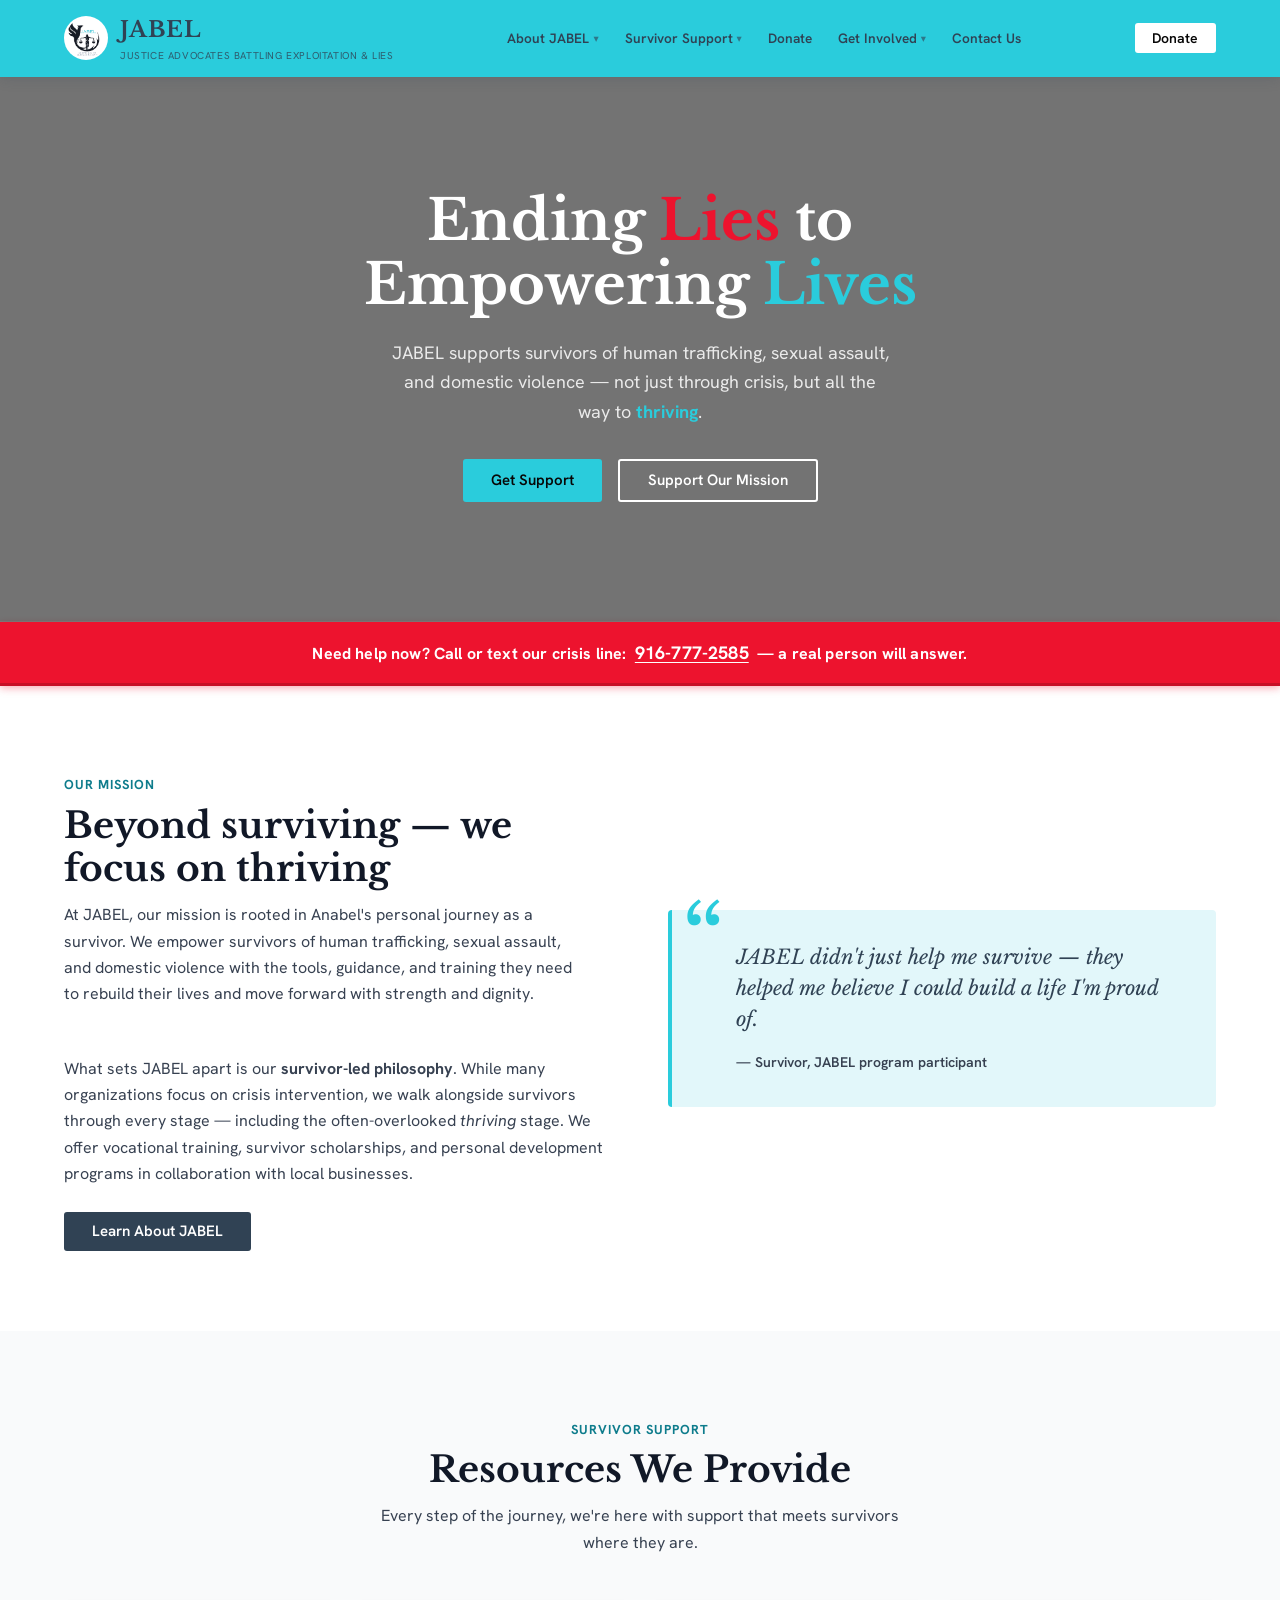
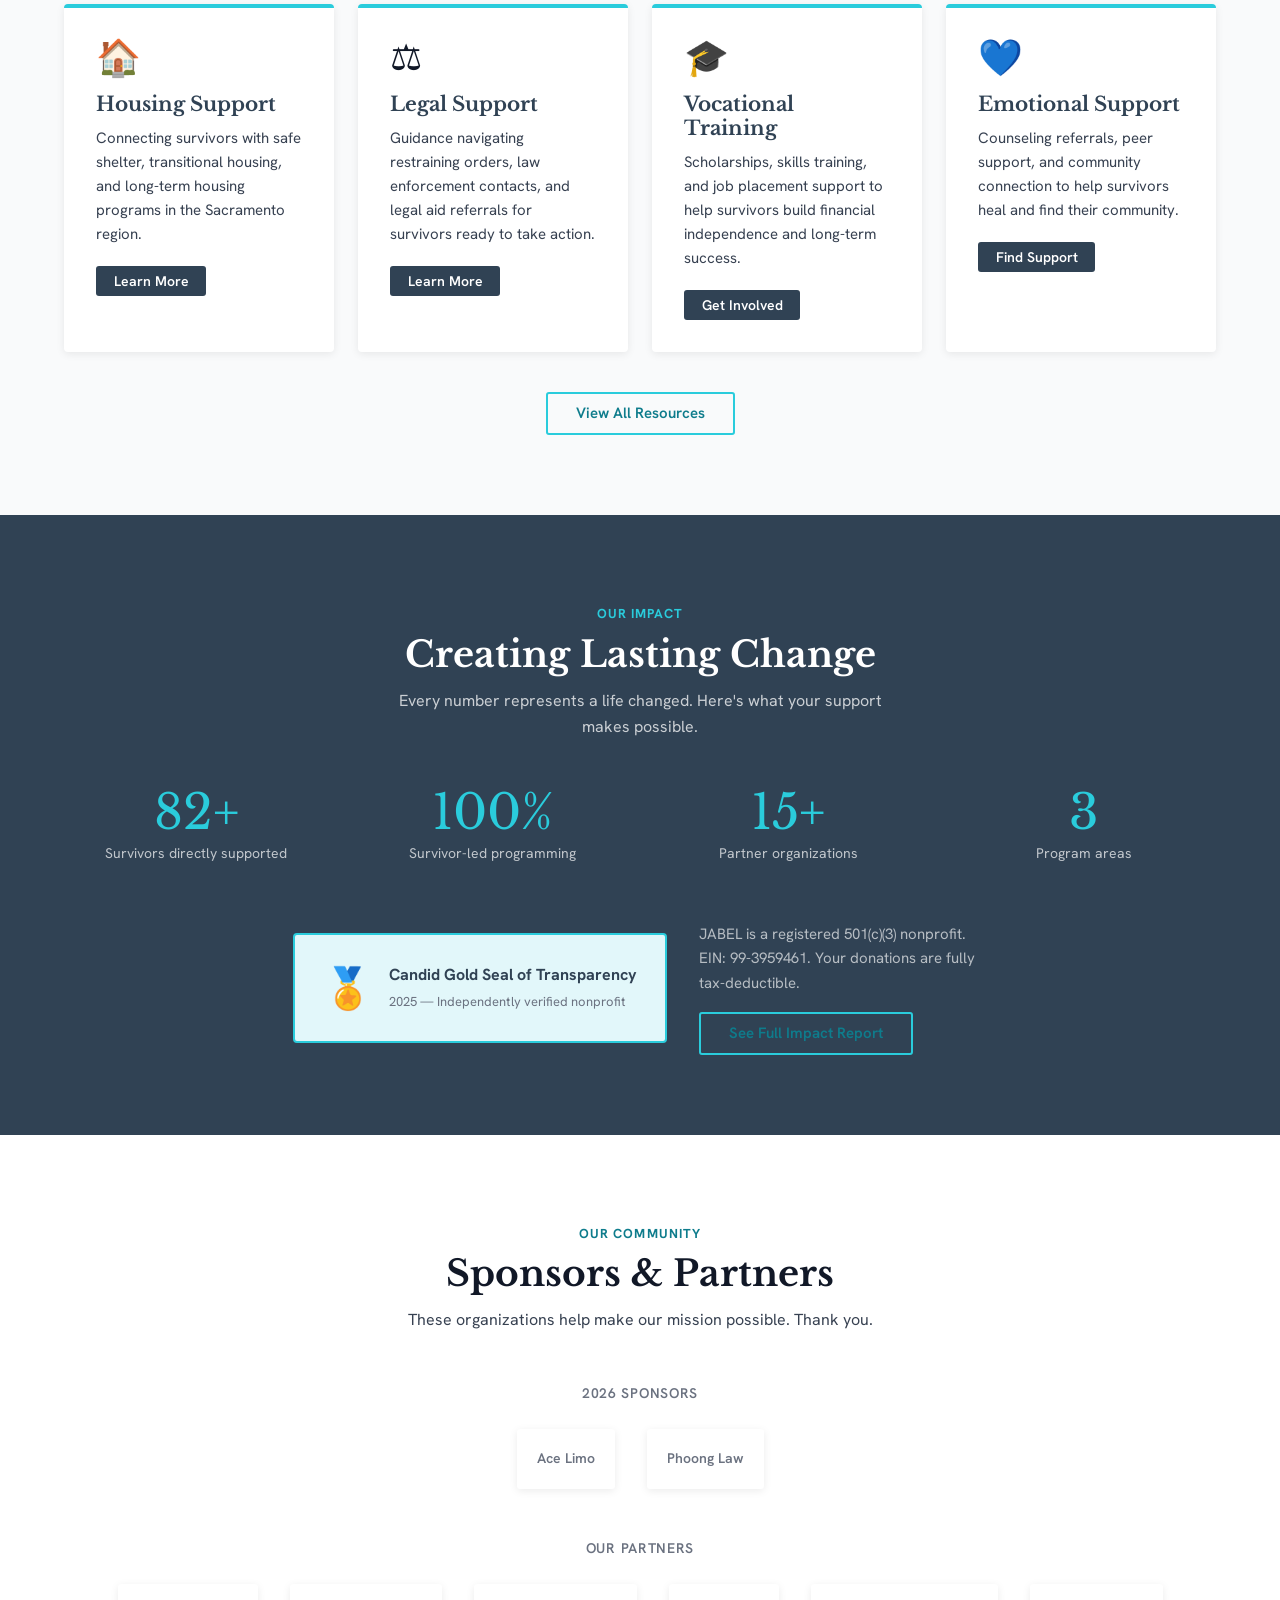
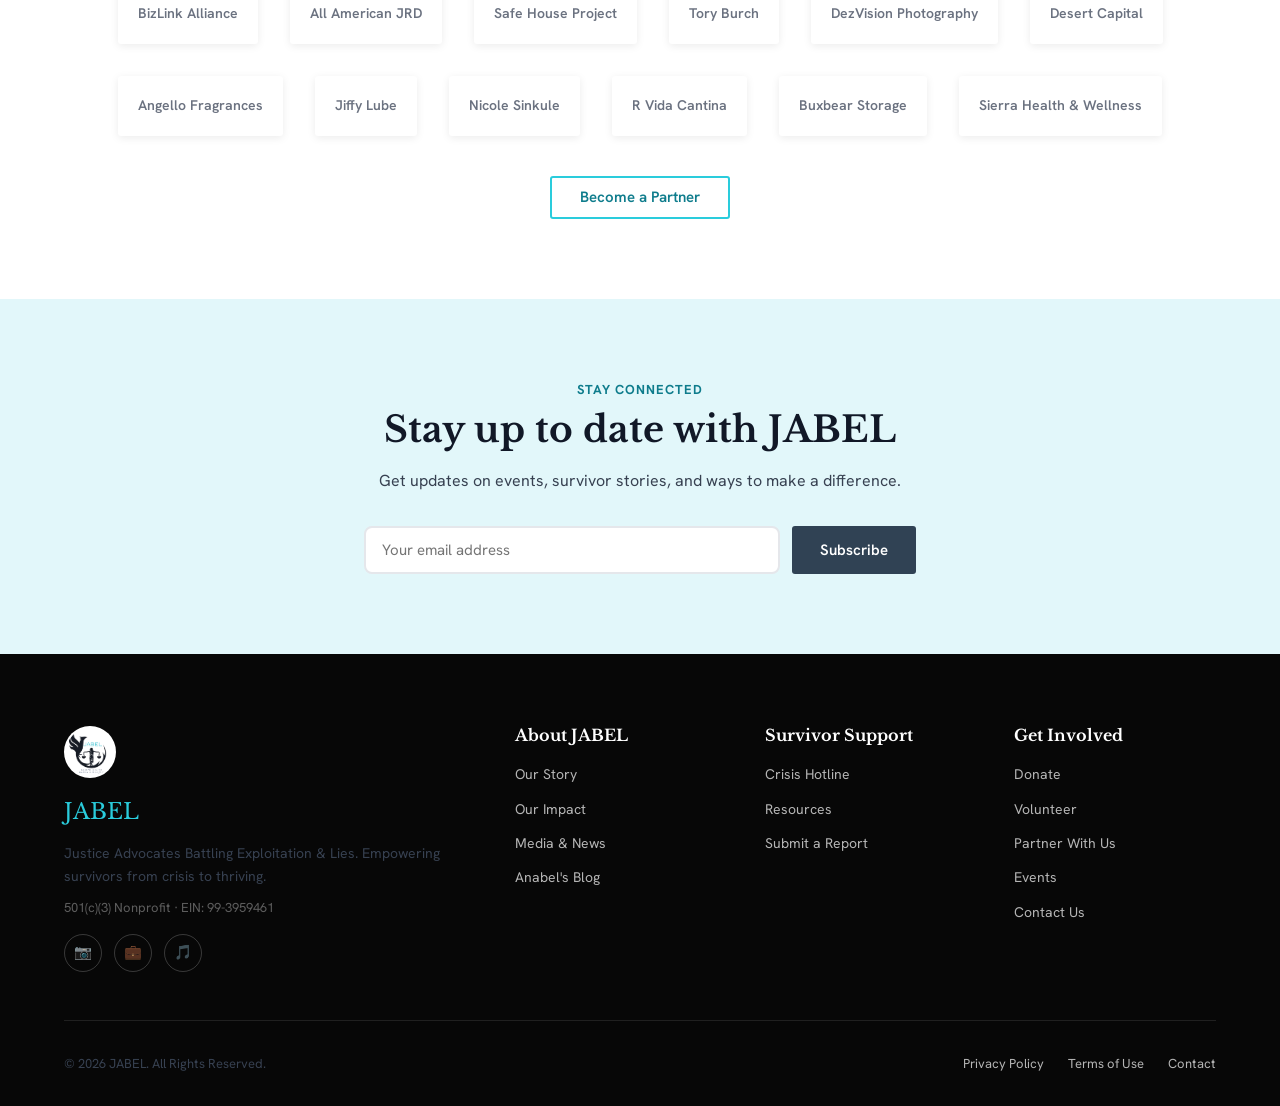
==== JABEL/index.html @ 3da45678 "create website" ====
<!DOCTYPE html>
<html lang="en">
<head>
  <meta charset="UTF-8" />
  <meta name="viewport" content="width=device-width, initial-scale=1.0" />
  <meta name="description" content="JABEL — Justice Advocates Battling Exploitation & Lies. Supporting survivors of human trafficking, sexual assault, and domestic violence from crisis to thriving." />
  <meta name="theme-color" content="#2ACCDC" />
  <meta property="og:title" content="JABEL — Ending Lies to Empowering Lives" />
  <meta property="og:description" content="Supporting survivors of human trafficking, sexual assault, and domestic violence in their journey from surviving to thriving." />
  <meta property="og:type" content="website" />
  <title>JABEL — Ending Lies to Empowering Lives</title>
  <link rel="stylesheet" href="styles.css" />
  <link rel="icon" href="assets/logo.png" type="image/png" />
</head>
<body>

  <a href="#main-content" class="skip-link">Skip to main content</a>

  <!-- ── Navigation ─────────────────────────────────────── -->
  <nav class="nav" role="navigation" aria-label="Main navigation">
    <div class="nav__inner">
      <a href="index.html" class="nav__logo" aria-label="JABEL — Home">
        <img src="assets/logo.png" alt="" class="nav__logo-img" />
        <div>
          <div class="nav__logo-name">JABEL</div>
          <div class="nav__logo-tagline">Justice Advocates Battling Exploitation &amp; Lies</div>
        </div>
      </a>

      <ul class="nav__links" role="list">
        <li class="nav__item nav__item--dropdown">
          <a href="about.html" class="active">About JABEL <span class="chevron">▾</span></a>
          <ul class="nav__dropdown" role="list">
            <li><a href="about.html#our-story">Our Story</a></li>
            <li><a href="about.html#our-impact">Our Impact</a></li>
            <li><a href="about.html#media-news">Media &amp; News</a></li>
            <li><a href="about.html#anabels-blog">Anabel's Blog</a></li>
          </ul>
        </li>
        <li class="nav__item nav__item--dropdown">
          <a href="survivor-support.html">Survivor Support <span class="chevron">▾</span></a>
          <ul class="nav__dropdown" role="list">
            <li><a href="survivor-support.html#crisis-hotline">Crisis Hotline</a></li>
            <li><a href="survivor-support.html#resources">Resources</a></li>
            <li><a href="survivor-support.html#submit-report">Submit a Report</a></li>
          </ul>
        </li>
        <li class="nav__item"><a href="donate.html">Donate</a></li>
        <li class="nav__item nav__item--dropdown">
          <a href="get-involved.html">Get Involved <span class="chevron">▾</span></a>
          <ul class="nav__dropdown" role="list">
            <li><a href="get-involved.html#events">Events</a></li>
            <li><a href="get-involved.html#volunteer">Volunteer</a></li>
            <li><a href="get-involved.html#partner">Partner</a></li>
          </ul>
        </li>
        <li class="nav__item"><a href="contact.html">Contact Us</a></li>
      </ul>

      <div class="nav__right">
        
        <a href="donate.html" class="btn btn--primary btn--sm">Donate</a>
        <button class="nav__hamburger" id="hamburger" aria-label="Toggle menu" aria-expanded="false" aria-controls="mobile-menu">
          <span></span><span></span><span></span>
        </button>
      </div>
    </div>

    <!-- Mobile menu -->
    <div class="nav__mobile" id="mobile-menu" aria-hidden="true" role="menu">
      <a href="about.html" class="nav__mobile-link">About JABEL</a>
      <div class="nav__mobile-sub">
        <a href="about.html#our-story">Our Story</a>
        <a href="about.html#our-impact">Our Impact</a>
        <a href="about.html#media-news">Media &amp; News</a>
        <a href="about.html#anabels-blog">Anabel's Blog</a>
      </div>
      <a href="survivor-support.html" class="nav__mobile-link">Survivor Support</a>
      <div class="nav__mobile-sub">
        <a href="survivor-support.html#crisis-hotline">Crisis Hotline</a>
        <a href="survivor-support.html#resources">Resources</a>
        <a href="survivor-support.html#submit-report">Submit a Report</a>
      </div>
      <a href="donate.html" class="nav__mobile-link">Donate</a>
      <a href="get-involved.html" class="nav__mobile-link">Get Involved</a>
      <div class="nav__mobile-sub">
        <a href="get-involved.html#events">Events</a>
        <a href="get-involved.html#volunteer">Volunteer</a>
        <a href="get-involved.html#partner">Partner</a>
      </div>
      <a href="contact.html" class="nav__mobile-link">Contact Us</a>
      <div class="nav__mobile-cta">
        <a href="donate.html" class="btn btn--primary" style="width:100%;justify-content:center;">Donate Now</a>
      </div>
    </div>
  </nav>

  <main id="main-content">

    <!-- ── Hero ───────────────────────────────────────────── -->
    <section class="hero" aria-label="Introduction">
      <div class="hero__inner">
        <h1>Ending <span class="a-red">Lies</span> to<br>Empowering <span class="a-teal">Lives</span></h1>
        <p class="hero__sub">
          JABEL supports survivors of human trafficking, sexual assault, and domestic violence — not just through crisis, but all the way to <strong style="color:var(--teal)">thriving</strong>.
        </p>
        <div class="hero__actions">
          <a href="survivor-support.html" class="btn btn--primary">Get Support</a>
          <a href="donate.html" class="btn btn--secondary">Support Our Mission</a>
        </div>
      </div>
    </section>

    <!-- ── Crisis Banner ──────────────────────────────────── -->
    <div class="crisis-bar" role="alert" aria-live="polite">
      Need help now? Call or text our crisis line:&nbsp;
      <a href="tel:9167772585">916-777-2585</a>
      &nbsp;— a real person will answer.
    </div>

    <!-- ── Mission ────────────────────────────────────────── -->
    <section class="section" id="mission">
      <div class="container">
        <div class="two-col">
          <div>
            <div class="section-header">
              <p class="section-label">Our Mission</p>
              <h2>Beyond surviving — we focus on thriving</h2>
              <p>
                At JABEL, our mission is rooted in Anabel's personal journey as a survivor. We empower survivors of human trafficking, sexual assault, and domestic violence with the tools, guidance, and training they need to rebuild their lives and move forward with strength and dignity.
              </p>
            </div>
            <p style="margin-bottom:1.5rem;">
              What sets JABEL apart is our <strong>survivor-led philosophy</strong>. While many organizations focus on crisis intervention, we walk alongside survivors through every stage — including the often-overlooked <em>thriving</em> stage. We offer vocational training, survivor scholarships, and personal development programs in collaboration with local businesses.
            </p>
            <a href="about.html" class="btn btn--dark">Learn About JABEL</a>
          </div>
          <div>
            <blockquote class="quote">
              <p class="quote__text">JABEL didn't just help me survive — they helped me believe I could build a life I'm proud of.</p>
              <footer class="quote__attr">— Survivor, JABEL program participant</footer>
            </blockquote>
          </div>
        </div>
      </div>
    </section>

    <!-- ── Resources We Provide ───────────────────────────── -->
    <section class="section section--alt" id="resources-preview">
      <div class="container">
        <div class="section-header section-header--center">
          <p class="section-label">Survivor Support</p>
          <h2>Resources We Provide</h2>
          <p>Every step of the journey, we're here with support that meets survivors where they are.</p>
        </div>
        <div class="resource-cards">
          <div class="resource-card">
            <div class="resource-card__icon">🏠</div>
            <h3 class="resource-card__title">Housing Support</h3>
            <p class="resource-card__desc">Connecting survivors with safe shelter, transitional housing, and long-term housing programs in the Sacramento region.</p>
            <div class="resource-card__actions">
              <a href="survivor-support.html#resources" class="btn btn--dark btn--sm">Learn More</a>
            </div>
          </div>
          <div class="resource-card">
            <div class="resource-card__icon">⚖️</div>
            <h3 class="resource-card__title">Legal Support</h3>
            <p class="resource-card__desc">Guidance navigating restraining orders, law enforcement contacts, and legal aid referrals for survivors ready to take action.</p>
            <div class="resource-card__actions">
              <a href="survivor-support.html#resources" class="btn btn--dark btn--sm">Learn More</a>
            </div>
          </div>
          <div class="resource-card">
            <div class="resource-card__icon">🎓</div>
            <h3 class="resource-card__title">Vocational Training</h3>
            <p class="resource-card__desc">Scholarships, skills training, and job placement support to help survivors build financial independence and long-term success.</p>
            <div class="resource-card__actions">
              <a href="get-involved.html" class="btn btn--dark btn--sm">Get Involved</a>
            </div>
          </div>
          <div class="resource-card">
            <div class="resource-card__icon">💙</div>
            <h3 class="resource-card__title">Emotional Support</h3>
            <p class="resource-card__desc">Counseling referrals, peer support, and community connection to help survivors heal and find their community.</p>
            <div class="resource-card__actions">
              <a href="survivor-support.html" class="btn btn--dark btn--sm">Find Support</a>
            </div>
          </div>
        </div>
        <div style="text-align:center;margin-top:2.5rem;">
          <a href="survivor-support.html" class="btn btn--outline">View All Resources</a>
        </div>
      </div>
    </section>

    <!-- ── Impact Stats ────────────────────────────────────── -->
    <section class="section section--navy" id="impact">
      <div class="container">
        <div class="section-header section-header--center">
          <p class="section-label" style="color:var(--teal)">Our Impact</p>
          <h2>Creating Lasting Change</h2>
          <p>Every number represents a life changed. Here's what your support makes possible.</p>
        </div>
        <div class="stats-row" style="margin-bottom:3.5rem;">
          <div class="stat">
            <div class="stat__num">82+</div>
            <div class="stat__label">Survivors directly supported</div>
          </div>
          <div class="stat">
            <div class="stat__num">100%</div>
            <div class="stat__label">Survivor-led programming</div>
          </div>
          <div class="stat">
            <div class="stat__num">15+</div>
            <div class="stat__label">Partner organizations</div>
          </div>
          <div class="stat">
            <div class="stat__num">3</div>
            <div class="stat__label">Program areas</div>
          </div>
        </div>
        <div class="candid-row" style="justify-content:center;">
          <div class="candid-badge">
            <div class="candid-badge__icon">🏅</div>
            <div class="candid-badge__text">
              <strong>Candid Gold Seal of Transparency</strong>
              <span>2025 — Independently verified nonprofit</span>
            </div>
          </div>
          <div>
            <p style="color:rgba(255,255,255,.65);font-size:.9375rem;max-width:36ch;">
              JABEL is a registered 501(c)(3) nonprofit. EIN: 99-3959461. Your donations are fully tax-deductible.
            </p>
            <a href="about.html#our-impact" class="btn btn--outline" style="margin-top:1rem;">See Full Impact Report</a>
          </div>
        </div>
      </div>
    </section>

    <!-- ── Sponsors & Partners ────────────────────────────── -->
    <section class="section" id="sponsors">
      <div class="container">
        <div class="section-header section-header--center">
          <p class="section-label">Our Community</p>
          <h2>Sponsors &amp; Partners</h2>
          <p>These organizations help make our mission possible. Thank you.</p>
        </div>
        <p style="text-align:center;font-weight:600;color:var(--gray-500);margin-bottom:1.5rem;font-size:.875rem;text-transform:uppercase;letter-spacing:.05em;">2026 Sponsors</p>
        <div class="partners-grid" style="margin-bottom:3rem;">
          <a href="http://www.myacelimo.com" target="_blank" rel="noopener" class="partner-logo-box">Ace Limo</a>
          <a href="https://phoonglaw.com" target="_blank" rel="noopener" class="partner-logo-box">Phoong Law</a>
        </div>
        <p style="text-align:center;font-weight:600;color:var(--gray-500);margin-bottom:1.5rem;font-size:.875rem;text-transform:uppercase;letter-spacing:.05em;">Our Partners</p>
        <div class="partners-grid">
          <a href="http://bizlinkalliance.com" target="_blank" rel="noopener" class="partner-logo-box">BizLink Alliance</a>
          <a href="http://allamericanjrd.com" target="_blank" rel="noopener" class="partner-logo-box">All American JRD</a>
          <a href="https://safehouseproject.org" target="_blank" rel="noopener" class="partner-logo-box">Safe House Project</a>
          <a href="https://www.toryburch.com" target="_blank" rel="noopener" class="partner-logo-box">Tory Burch</a>
          <a href="https://www.dezvisionphotography.com" target="_blank" rel="noopener" class="partner-logo-box">DezVision Photography</a>
          <a href="https://dsrtcptl.com" target="_blank" rel="noopener" class="partner-logo-box">Desert Capital</a>
          <a href="https://www.angellofragrances.com" target="_blank" rel="noopener" class="partner-logo-box">Angello Fragrances</a>
          <a href="https://www.jiffylube.com" target="_blank" rel="noopener" class="partner-logo-box">Jiffy Lube</a>
          <a href="https://www.nicolesinkule.org" target="_blank" rel="noopener" class="partner-logo-box">Nicole Sinkule</a>
          <a href="https://www.rvidacantina.com" target="_blank" rel="noopener" class="partner-logo-box">R Vida Cantina</a>
          <a href="https://www.buxbearstorage.com" target="_blank" rel="noopener" class="partner-logo-box">Buxbear Storage</a>
          <a href="https://www.sierrahealthwellnesscenters.com" target="_blank" rel="noopener" class="partner-logo-box">Sierra Health &amp; Wellness</a>
        </div>
        <div style="text-align:center;margin-top:2.5rem;">
          <a href="get-involved.html#partner" class="btn btn--outline">Become a Partner</a>
        </div>
      </div>
    </section>

    <!-- ── Newsletter ──────────────────────────────────────── -->
    <section class="section section--teal-light">
      <div class="container" style="max-width:600px;text-align:center;">
        <p class="section-label">Stay Connected</p>
        <h2>Stay up to date with JABEL</h2>
        <p style="margin:1rem 0 2rem;">Get updates on events, survivor stories, and ways to make a difference.</p>
        <form id="newsletter-form" style="display:flex;gap:.75rem;flex-wrap:wrap;justify-content:center;" aria-label="Newsletter signup">
          <input type="email" placeholder="Your email address" required
            style="flex:1;min-width:220px;padding:.75rem 1rem;border:2px solid var(--gray-200);border-radius:8px;font-size:.9375rem;" aria-label="Email address" />
          <button type="submit" class="btn btn--dark">Subscribe</button>
        </form>
      </div>
    </section>

  </main>

  <!-- ── Footer ─────────────────────────────────────────────── -->
  <footer class="footer" role="contentinfo">
    <div class="container">
      <div class="footer__grid">
        <div class="footer__brand">
          <img src="assets/logo.png" alt="JABEL Logo" class="footer__logo" />
          <div class="footer__brand-name">JABEL</div>
          <p>Justice Advocates Battling Exploitation &amp; Lies. Empowering survivors from crisis to thriving.</p>
          <p class="ein">501(c)(3) Nonprofit · EIN: 99-3959461</p>
          <div class="footer__social" aria-label="Social media links">
            <a href="https://www.instagram.com/jamie.anabel.jabel" target="_blank" rel="noopener" aria-label="Instagram">📷</a>
            <a href="https://www.linkedin.com/in/1anabelvelasquez/" target="_blank" rel="noopener" aria-label="LinkedIn">💼</a>
            <a href="https://www.tiktok.com/@jabel.jamie.anabel" target="_blank" rel="noopener" aria-label="TikTok">🎵</a>
          </div>
        </div>
        <div class="footer__col">
          <h4>About JABEL</h4>
          <ul>
            <li><a href="about.html#our-story">Our Story</a></li>
            <li><a href="about.html#our-impact">Our Impact</a></li>
            <li><a href="about.html#media-news">Media &amp; News</a></li>
            <li><a href="about.html#anabels-blog">Anabel's Blog</a></li>
          </ul>
        </div>
        <div class="footer__col">
          <h4>Survivor Support</h4>
          <ul>
            <li><a href="survivor-support.html#crisis-hotline">Crisis Hotline</a></li>
            <li><a href="survivor-support.html#resources">Resources</a></li>
            <li><a href="survivor-support.html#submit-report">Submit a Report</a></li>
          </ul>
        </div>
        <div class="footer__col">
          <h4>Get Involved</h4>
          <ul>
            <li><a href="donate.html">Donate</a></li>
            <li><a href="get-involved.html#volunteer">Volunteer</a></li>
            <li><a href="get-involved.html#partner">Partner With Us</a></li>
            <li><a href="get-involved.html#events">Events</a></li>
            <li><a href="contact.html">Contact Us</a></li>
          </ul>
        </div>
      </div>
      <div class="footer__bottom">
        <p>© 2026 JABEL. All Rights Reserved.</p>
        <div class="footer__bottom-links">
          <a href="#">Privacy Policy</a>
          <a href="#">Terms of Use</a>
          <a href="contact.html">Contact</a>
        </div>
      </div>
    </div>
  </footer>

  <script src="script.js"></script>
</body>
</html>
---- JABEL/styles.css ----
/* =============================================================
   JABEL Website — Shared Stylesheet
   Justice Advocates Battling Exploitation & Lies
   Palette & type matched to the JABEL Canva site:
     Teal  #2ACCDC | Slate #304254 | Red #ED132E
     Ink   #070707 | Off-white #EFEFEF
     Display: Libre Baskerville · Body: Hanken Grotesk
   ============================================================= */

@import url('https://fonts.googleapis.com/css2?family=Hanken+Grotesk:wght@400;500;600;700;800&family=Libre+Baskerville:ital,wght@0,400;0,700;1,400&display=swap');

/* ── Variables ─────────────────────────────────────────────── */
:root {
  /* Slate replaces the old navy (lighter, bluer dark tone) */
  --navy:        #304254;
  --navy-light:  #3E5468;
  /* Bright cyan-teal from the Canva hero accent */
  --teal:        #2ACCDC;
  --teal-hover:  #1DB4C4;
  --teal-dark:   #0E7C8C;   /* AA-readable teal for text on light bg */
  --teal-light:  #E2F7FA;
  /* Brand red — the "Lies" accent / urgency colour */
  --red:         #ED132E;
  --red-hover:   #C70F26;
  --ink:         #070707;   /* near-black for footer / deep panels */
  --off-white:   #EFEFEF;
  --white:       #FFFFFF;
  --gray-50:     #F9FAFB;
  --gray-100:    #F3F4F6;
  --gray-200:    #E5E7EB;
  --gray-400:    #9CA3AF;
  --gray-500:    #6B7280;
  --gray-700:    #374151;
  --gray-900:    #111827;
  --crisis-bg:   #FEECEE;
  --crisis-text: #ED132E;
  --font-body:   'Hanken Grotesk', system-ui, -apple-system, sans-serif;
  --font-head:   'Libre Baskerville', Georgia, serif;
  --max-w:       1200px;
  --r:           3px;
  --shadow:      0 2px 8px rgba(0,0,0,.08);
  --shadow-lg:   0 8px 32px rgba(0,0,0,.14);
  --transition:  0.18s ease;
}

/* ── Reset & Base ──────────────────────────────────────────── */
*, *::before, *::after { box-sizing: border-box; margin: 0; padding: 0; }
html { font-size: 16px; scroll-behavior: smooth; -webkit-font-smoothing: antialiased; }
body { font-family: var(--font-body); color: var(--gray-900); background: var(--white); line-height: 1.65; }
img { max-width: 100%; height: auto; display: block; }
a { color: inherit; text-decoration: none; }
ul { list-style: none; }
button { cursor: pointer; border: none; background: none; font-family: inherit; font-size: inherit; }
input, textarea, select { font-family: inherit; font-size: inherit; }

/* ── Typography ────────────────────────────────────────────── */
h1, h2, h3, h4 { font-family: var(--font-head); line-height: 1.2; color: var(--gray-900); }
h1 { font-size: clamp(2rem,    5vw, 3.5rem); }
h2 { font-size: clamp(1.5rem,  3vw, 2.25rem); }
h3 { font-size: clamp(1.125rem,2vw, 1.5rem); }
h4 { font-size: 1.125rem; }
p  { color: var(--gray-700); }

/* ── Layout Utilities ──────────────────────────────────────── */
.container    { max-width: var(--max-w); margin: 0 auto; padding: 0 1.5rem; }
.section      { padding: 5rem 0; }
.section--alt { background: var(--gray-50); }
.section--navy { background: var(--navy); color: var(--white); }
.section--navy h1, .section--navy h2, .section--navy h3, .section--navy h4 { color: var(--white); }
.section--navy p { color: rgba(255,255,255,.75); }
.section--teal-light { background: var(--teal-light); }
.text-center { text-align: center; }
.text-teal   { color: var(--teal); }
.text-red    { color: var(--red); }
.text-navy   { color: var(--navy); }
.mt-1 { margin-top: .5rem; }
.mt-2 { margin-top: 1rem; }
.mt-3 { margin-top: 1.5rem; }
.mt-4 { margin-top: 2rem; }
.mt-6 { margin-top: 3rem; }
.mb-4 { margin-bottom: 2rem; }

/* ── Buttons ───────────────────────────────────────────────── */
.btn {
  display: inline-flex; align-items: center; gap: .5rem;
  padding: .75rem 1.75rem; border-radius: var(--r);
  font-weight: 600; font-size: .9375rem; line-height: 1;
  transition: all var(--transition); white-space: nowrap;
}
.btn--sm { padding: .5rem 1.1rem; font-size: .875rem; }
.btn--primary  { background: var(--teal); color: var(--ink); }
.btn--primary:hover { background: var(--teal-hover); transform: translateY(-1px); }
.btn--secondary { background: transparent; color: var(--white); border: 2px solid var(--white); }
.btn--secondary:hover { background: var(--white); color: var(--ink); }
.btn--dark  { background: var(--navy); color: var(--white); }
.btn--dark:hover { background: var(--navy-light); transform: translateY(-1px); }
.btn--outline { background: transparent; color: var(--teal-dark); border: 2px solid var(--teal); }
.btn--outline:hover { background: var(--teal); color: var(--ink); }
.btn--ghost { background: transparent; color: var(--gray-700); border: 2px solid var(--gray-200); }
.btn--ghost:hover { border-color: var(--teal); color: var(--teal-dark); }
.btn--red, .btn--danger { background: var(--red); color: var(--white); }
.btn--red:hover, .btn--danger:hover { background: var(--red-hover); transform: translateY(-1px); }

/* ── Section Header ─────────────────────────────────────────── */
.section-header { margin-bottom: 3rem; }
.section-header--center { text-align: center; }
.section-label {
  font-size: .8125rem; font-weight: 700;
  text-transform: uppercase; letter-spacing: .08em;
  color: var(--teal-dark); margin-bottom: .5rem;
}
.section-header h2 { margin-bottom: .75rem; }
.section-header p { max-width: 58ch; margin-top: .5rem; }
.section-header--center p { margin-left: auto; margin-right: auto; }

/* ── Navigation ─────────────────────────────────────────────── */
.nav {
  position: sticky; top: 0; z-index: 200;
  background: var(--teal);
  box-shadow: 0 2px 12px rgba(48,66,84,.18);
}
.nav__inner {
  display: flex; align-items: center; justify-content: space-between;
  max-width: var(--max-w); margin: 0 auto;
  padding: .75rem 1.5rem; gap: 1rem;
}
.nav__logo { display: flex; align-items: center; gap: .75rem; flex-shrink: 0; }
.nav__logo-img {
  height: 44px; width: 44px; object-fit: contain;
  background: var(--white); border-radius: 50%; padding: 2px;
}
.nav__logo-name {
  font-family: var(--font-head); color: var(--navy);
  font-size: 1.375rem; font-weight: 700; letter-spacing: .02em;
}
.nav__logo-tagline {
  font-size: .625rem; color: rgba(48,66,84,.8);
  text-transform: uppercase; letter-spacing: .06em;
  display: none;
}
@media (min-width: 600px) { .nav__logo-tagline { display: block; } }

/* Desktop nav links */
.nav__links {
  display: none; gap: .125rem; align-items: center;
  flex: 1; justify-content: center;
}
@media (min-width: 960px) { .nav__links { display: flex; } }
.nav__item { position: relative; }
.nav__item > a {
  display: flex; align-items: center; gap: .25rem;
  color: var(--navy); padding: .5rem .75rem;
  border-radius: 6px; font-size: .85rem; font-weight: 600;
  white-space: nowrap;
  transition: color var(--transition), background var(--transition);
}
.nav__item > a:hover, .nav__item > a.active { color: var(--navy); background: transparent; }
.nav__item > a .chevron { font-size: .65rem; transition: transform var(--transition); opacity: .6; }
.nav__item:hover > a .chevron { transform: rotate(180deg); }

/* Dropdowns */
.nav__dropdown {
  position: absolute; top: calc(100% + .25rem); left: 0;
  background: var(--white); border-radius: 4px;
  box-shadow: var(--shadow-lg); min-width: 200px;
  opacity: 0; visibility: hidden; transform: translateY(-6px);
  transition: all var(--transition); z-index: 100;
  border: 1px solid var(--gray-200);
}
.nav__item:hover .nav__dropdown { opacity: 1; visibility: visible; transform: translateY(0); }
.nav__dropdown li a {
  display: block; padding: .625rem 1.25rem;
  color: var(--gray-700); font-size: .875rem; font-weight: 500;
  transition: color var(--transition), background var(--transition);
}
.nav__dropdown li:first-child a { border-radius: 4px 4px 0 0; }
.nav__dropdown li:last-child  a { border-radius: 0 0 4px 4px; }
.nav__dropdown li a:hover { background: var(--teal-light); color: var(--navy); }

/* Nav right side */
.nav__right { display: flex; align-items: center; gap: .75rem; flex-shrink: 0; }
.nav__phone { display: none; }
/* Donate CTA needs contrast against the teal bar → solid white pill */
.nav .btn--primary { background: var(--white); color: var(--ink); }
.nav .btn--primary:hover { background: var(--ink); color: var(--white); }
.nav__hamburger { display: flex; flex-direction: column; gap: 5px; padding: 6px; border-radius: 6px; }
@media (min-width: 960px) { .nav__hamburger { display: none; } }
.nav__hamburger span { display: block; width: 22px; height: 2px; background: var(--navy); border-radius: 2px; transition: all var(--transition); }
.nav__hamburger.open span:nth-child(1) { transform: translateY(7px) rotate(45deg); }
.nav__hamburger.open span:nth-child(2) { opacity: 0; }
.nav__hamburger.open span:nth-child(3) { transform: translateY(-7px) rotate(-45deg); }

/* Mobile menu */
.nav__mobile { display: none; background: var(--navy-light); border-top: 1px solid rgba(255,255,255,.1); }
.nav__mobile.open { display: block; }
.nav__mobile-link {
  display: block; color: rgba(255,255,255,.85); padding: .875rem 1.5rem;
  border-bottom: 1px solid rgba(255,255,255,.06); font-weight: 500;
  font-size: .9375rem; transition: color var(--transition);
}
.nav__mobile-link:hover { color: var(--teal); }
.nav__mobile-sub { background: rgba(0,0,0,.15); }
.nav__mobile-sub a {
  display: block; color: rgba(255,255,255,.65); padding: .625rem 2.25rem;
  font-size: .875rem; border-bottom: 1px solid rgba(255,255,255,.04);
  transition: color var(--transition);
}
.nav__mobile-sub a:hover { color: var(--teal); }
.nav__mobile-cta { padding: 1rem 1.5rem; }

/* ── Crisis Bar ─────────────────────────────────────────────── */
.crisis-bar {
  background: var(--red);
  color: var(--white);
  text-align: center;
  padding: 1rem 1.5rem;
  font-size: 1rem;
  font-weight: 700;
  letter-spacing: .01em;
  border-bottom: 3px solid var(--red-hover);
  box-shadow: 0 2px 8px rgba(237,19,46,.35);
}
.crisis-bar a {
  color: var(--white);
  text-decoration: underline;
  text-underline-offset: 3px;
  font-size: 1.125rem;
}

/* ── Hero ───────────────────────────────────────────────────── */
.hero {
  position: relative; overflow: hidden; color: var(--white);
  padding: 7rem 1.5rem 7.5rem;
  background-image:
    linear-gradient(rgba(0,0,0,.55), rgba(0,0,0,.55)),
    url('https://images.unsplash.com/photo-1770892142083-8974a6dcf67e?auto=format&fit=crop&w=1600&q=80');
  background-size: cover;
  background-position: center;
  background-repeat: no-repeat;
}
.hero__inner {
  max-width: 800px; margin: 0 auto;
  text-align: center;
  position: relative;
}
.hero h1 { color: var(--white); margin-bottom: 1.25rem; line-height: 1.15; }
.hero h1 .a-red  { color: var(--red); }
.hero h1 .a-teal { color: var(--teal); }
.hero__sub { color: rgba(255,255,255,.85); font-size: 1.125rem; margin-bottom: 2rem; max-width: 50ch; margin-left: auto; margin-right: auto; }
.hero__actions { display: flex; flex-wrap: wrap; gap: 1rem; justify-content: center; }

/* ── Crisis Section (Survivor Support page) ────────────────── */
.crisis-hero {
  background: linear-gradient(135deg, #1e3a5f 0%, #0f2a4a 100%);
  color: var(--white); text-align: center; padding: 4.5rem 1.5rem;
}
.crisis-hero h1 { color: var(--white); margin-bottom: 1rem; }
.crisis-hero__sub { color: rgba(255,255,255,.78); font-size: 1.0625rem; max-width: 52ch; margin: 0 auto 2rem; }
.crisis-hero__number {
  font-family: var(--font-head); font-size: clamp(2rem, 5vw, 3rem);
  color: var(--teal); font-weight: 700; text-decoration: none;
  display: inline-block; margin-bottom: 1.75rem;
  transition: opacity var(--transition);
}
.crisis-hero__number:hover { opacity: .85; }
.crisis-hero__actions { display: flex; justify-content: center; gap: 1rem; flex-wrap: wrap; }

/* ── Two-column layout ──────────────────────────────────────── */
.two-col { display: grid; grid-template-columns: 1fr; gap: 3.5rem; align-items: center; }
@media (min-width: 768px) { .two-col { grid-template-columns: 1fr 1fr; } }
.two-col--60-40 { grid-template-columns: 1fr; }
@media (min-width: 768px) { .two-col--60-40 { grid-template-columns: 60fr 40fr; } }
.two-col--start { align-items: start; }

/* ── Resource Cards ─────────────────────────────────────────── */
.resource-cards { display: grid; grid-template-columns: repeat(auto-fill, minmax(260px, 1fr)); gap: 1.5rem; }
.resource-card {
  background: var(--white); border-radius: 4px; box-shadow: var(--shadow);
  padding: 2rem; border-top: 4px solid var(--teal);
  transition: box-shadow var(--transition), transform var(--transition);
}
.resource-card:hover { box-shadow: var(--shadow-lg); transform: translateY(-3px); }
.resource-card__icon { font-size: 2.25rem; margin-bottom: 1rem; line-height: 1; }
.resource-card__title { font-family: var(--font-head); font-size: 1.25rem; color: var(--navy); margin-bottom: .625rem; }
.resource-card__desc { color: var(--gray-700); font-size: .9375rem; line-height: 1.6; margin-bottom: 1.25rem; }
.resource-card__actions { display: flex; gap: .75rem; flex-wrap: wrap; }

/* ── Grid layouts ───────────────────────────────────────────── */
.grid-3 { display: grid; grid-template-columns: repeat(auto-fill, minmax(280px, 1fr)); gap: 1.5rem; }
.grid-2 { display: grid; grid-template-columns: repeat(auto-fill, minmax(300px, 1fr)); gap: 1.5rem; }

/* ── Cards ──────────────────────────────────────────────────── */
.card {
  background: var(--white); border-radius: 4px; box-shadow: var(--shadow);
  overflow: hidden; transition: box-shadow var(--transition), transform var(--transition);
}
.card:hover { box-shadow: var(--shadow-lg); transform: translateY(-3px); }
.card__img {
  aspect-ratio: 16/9; background: var(--gray-100);
  display: flex; align-items: center; justify-content: center;
  color: var(--gray-400); overflow: hidden;
}
.card__img img { width: 100%; height: 100%; object-fit: cover; }
.card__body { padding: 1.5rem; }
.card__label { font-size: .75rem; font-weight: 700; text-transform: uppercase; letter-spacing: .06em; color: var(--teal-dark); margin-bottom: .5rem; }
.card__title { font-family: var(--font-head); font-size: 1.125rem; color: var(--gray-900); margin-bottom: .5rem; line-height: 1.3; }
.card__excerpt { font-size: .875rem; color: var(--gray-500); line-height: 1.55; }
.card__footer { padding: .875rem 1.5rem; border-top: 1px solid var(--gray-200); display: flex; align-items: center; justify-content: space-between; }
.card__date { font-size: .8125rem; color: var(--gray-400); }
.card__link { font-size: .875rem; font-weight: 600; color: var(--teal-dark); transition: color var(--transition); }
.card__link:hover { color: var(--navy); }

/* ── Blog cards ─────────────────────────────────────────────── */
.blog-header { display: flex; align-items: center; justify-content: space-between; margin-bottom: 2rem; flex-wrap: wrap; gap: 1rem; }
.blog-badge {
  background: var(--teal-light); color: var(--teal-dark);
  font-size: .75rem; font-weight: 700; padding: .25rem .875rem;
  border-radius: 20px; text-transform: uppercase; letter-spacing: .05em;
}
#blog-grid.loading { opacity: .5; pointer-events: none; }

/* ── Stats ──────────────────────────────────────────────────── */
.stats-row { display: grid; grid-template-columns: repeat(auto-fit, minmax(150px, 1fr)); gap: 2rem; }
.stat { text-align: center; }
.stat__num { font-family: var(--font-head); font-size: 3rem; color: var(--teal); line-height: 1; }
.stat__label { font-size: .875rem; color: rgba(255,255,255,.7); margin-top: .375rem; }
.stat--light .stat__label { color: var(--gray-500); }

/* ── Quote ──────────────────────────────────────────────────── */
.quote {
  position: relative; padding: 2rem 2rem 2rem 4rem;
  background: var(--teal-light); border-radius: 4px;
  border-left: 4px solid var(--teal);
}
.quote::before {
  content: '\201C'; font-family: var(--font-head); font-size: 6rem;
  color: var(--teal); position: absolute; left: .625rem; top: -.75rem;
  line-height: 1;
}
.quote__text { font-family: var(--font-head); font-style: italic; font-size: 1.25rem; color: var(--navy); line-height: 1.55; }
.quote__attr { margin-top: 1rem; font-size: .875rem; font-weight: 600; color: var(--gray-700); }

/* ── Sponsors / Partners ───────────────────────────────────── */
.partners-grid { display: flex; flex-wrap: wrap; gap: 2rem; align-items: center; justify-content: center; }
.partner-logo-box {
  display: flex; align-items: center; justify-content: center;
  height: 60px; padding: .5rem 1.25rem;
  background: var(--white); border-radius: 3px; box-shadow: var(--shadow);
  font-size: .875rem; font-weight: 600; color: var(--gray-500);
  transition: box-shadow var(--transition);
}
.partner-logo-box:hover { box-shadow: var(--shadow-lg); color: var(--navy); }

/* ── Candid Seal ────────────────────────────────────────────── */
.candid-row { display: flex; align-items: center; gap: 2rem; flex-wrap: wrap; }
.candid-badge {
  background: var(--teal-light); border: 2px solid var(--teal);
  border-radius: 4px; padding: 1.25rem 1.75rem;
  display: flex; align-items: center; gap: 1rem;
}
.candid-badge__icon { font-size: 2.5rem; }
.candid-badge__text strong { display: block; color: var(--navy); font-size: 1rem; }
.candid-badge__text span { font-size: .8125rem; color: var(--gray-500); }

/* ── Get Involved rows ──────────────────────────────────────── */
.involve-row {
  display: grid; grid-template-columns: 1fr; gap: 3rem;
  align-items: center; padding: 4rem 0; border-top: 1px solid var(--gray-200);
}
@media (min-width: 768px) { .involve-row { grid-template-columns: 1fr 1fr; } }
.involve-row:nth-child(even) { direction: rtl; }
.involve-row:nth-child(even) > * { direction: ltr; }
.involve-row__img {
  aspect-ratio: 4/3; background: var(--gray-100); border-radius: 4px;
  display: flex; align-items: center; justify-content: center;
  color: var(--gray-400); font-size: .875rem; overflow: hidden;
}
.involve-row__img img { width: 100%; height: 100%; object-fit: cover; }
.involve-row__label { color: var(--teal-dark); font-weight: 700; font-size: .8125rem; text-transform: uppercase; letter-spacing: .08em; margin-bottom: .75rem; }
.involve-row h2 { margin-bottom: 1rem; }
.involve-row p { margin-bottom: 1.5rem; }
.involve-row__actions { display: flex; flex-wrap: wrap; gap: .75rem; }

/* ── Events ─────────────────────────────────────────────────── */
.events-section { padding: 4rem 0; border-top: 1px solid var(--gray-200); }
.event-item {
  display: flex; gap: 1.5rem; align-items: flex-start;
  padding: 1.25rem; border-radius: 10px; transition: background var(--transition);
}
.event-item:hover { background: var(--gray-50); }
.event-item__date {
  flex-shrink: 0; width: 56px; text-align: center;
  background: var(--navy); color: var(--white); border-radius: 3px;
  padding: .5rem .25rem;
}
.event-item__month { font-size: .7rem; font-weight: 600; text-transform: uppercase; letter-spacing: .05em; color: var(--teal); }
.event-item__day { font-family: var(--font-head); font-size: 1.75rem; line-height: 1; color: var(--white); }
.event-item__body h4 { color: var(--gray-900); margin-bottom: .25rem; font-family: var(--font-head); }
.event-item__body p { font-size: .875rem; color: var(--gray-500); }
.events-past { margin-top: 2rem; padding-top: 2rem; border-top: 1px solid var(--gray-200); }
.events-past h3 { margin-bottom: 1rem; }
.events-past ul { list-style: disc; padding-left: 1.25rem; }
.events-past ul li { font-size: .9375rem; color: var(--gray-700); margin-bottom: .375rem; }

/* ── Donate Widget ──────────────────────────────────────────── */
.donate-widget {
  background: var(--white); border-radius: 4px; box-shadow: var(--shadow-lg);
  padding: 2.5rem; max-width: 440px; width: 100%;
}
.donate-widget h3 { margin-bottom: .375rem; }
.donate-widget__sub { color: var(--gray-500); font-size: .9375rem; margin-bottom: 1.75rem; }
.donate-tabs { display: flex; border: 2px solid var(--gray-200); border-radius: 3px; overflow: hidden; margin-bottom: 1.5rem; }
.donate-tab {
  flex: 1; padding: .625rem; background: var(--white); color: var(--gray-500);
  font-weight: 600; font-size: .875rem; text-align: center; transition: all var(--transition);
}
.donate-tab.active { background: var(--navy); color: var(--white); }
.donate-amounts { display: grid; grid-template-columns: repeat(3, 1fr); gap: .75rem; margin-bottom: 1.25rem; }
.donate-amount {
  padding: .75rem; border: 2px solid var(--gray-200); border-radius: 3px;
  background: var(--white); font-weight: 700; font-size: 1rem; color: var(--gray-700);
  transition: all var(--transition);
}
.donate-amount.active, .donate-amount:hover { border-color: var(--teal); color: var(--navy); background: var(--teal-light); }
.donate-custom-wrap { position: relative; margin-bottom: 1.5rem; }
.donate-custom-wrap .symbol {
  position: absolute; left: 1rem; top: 50%; transform: translateY(-50%);
  color: var(--gray-500); font-weight: 600; pointer-events: none;
}
.donate-custom {
  width: 100%; padding: .75rem 1rem .75rem 1.75rem;
  border: 2px solid var(--gray-200); border-radius: 3px;
  font-size: 1rem; transition: border-color var(--transition);
}
.donate-custom:focus { outline: none; border-color: var(--teal); }
.donate-submit {
  width: 100%; padding: 1rem; background: var(--teal); color: var(--navy);
  border-radius: 3px; font-weight: 700; font-size: 1.0625rem;
  transition: all var(--transition);
}
.donate-submit:hover { background: var(--teal-hover); color: var(--white); }
.donate-trust {
  display: flex; align-items: center; justify-content: center;
  gap: .5rem; margin-top: 1rem;
  font-size: .8125rem; color: var(--gray-400);
}

/* ── Forms ──────────────────────────────────────────────────── */
.form-group { margin-bottom: 1.25rem; }
.form-label { display: block; font-weight: 600; font-size: .9375rem; margin-bottom: .375rem; color: var(--gray-700); }
.form-label span { color: var(--red); }
.form-input, .form-select, .form-textarea {
  width: 100%; padding: .75rem 1rem;
  border: 2px solid var(--gray-200); border-radius: var(--r);
  font-size: .9375rem; transition: border-color var(--transition); background: var(--white);
}
.form-input:focus, .form-select:focus, .form-textarea:focus { outline: none; border-color: var(--teal); }
.form-textarea { resize: vertical; min-height: 130px; }
.form-row { display: grid; grid-template-columns: 1fr; gap: 0 1.5rem; }
@media (min-width: 600px) { .form-row { grid-template-columns: 1fr 1fr; } }

/* ── Page Header ────────────────────────────────────────────── */
.page-header { background: var(--navy); color: var(--white); padding: 4rem 1.5rem; }
.page-header__inner { max-width: var(--max-w); margin: 0 auto; }
.page-header__label { color: var(--teal); font-size: .8125rem; font-weight: 700; text-transform: uppercase; letter-spacing: .08em; margin-bottom: .75rem; }
.page-header h1 { color: var(--white); margin-bottom: 1rem; }
.page-header p { color: rgba(255,255,255,.75); font-size: 1.125rem; max-width: 56ch; }

/* ── Footer ─────────────────────────────────────────────────── */
.footer { background: var(--ink); color: rgba(255,255,255,.7); padding: 4.5rem 0 2rem; }
.footer__grid {
  display: grid; grid-template-columns: 1fr; gap: 3rem; margin-bottom: 3rem;
}
@media (min-width: 640px)  { .footer__grid { grid-template-columns: repeat(2, 1fr); } }
@media (min-width: 960px)  { .footer__grid { grid-template-columns: 2fr 1fr 1fr 1fr; } }
.footer__brand .footer__logo {
  height: 52px; width: 52px; object-fit: contain;
  background: var(--white); border-radius: 50%; padding: 2px; margin-bottom: 1rem;
}
.footer__brand-name { font-family: var(--font-head); color: var(--teal); font-size: 1.375rem; margin-bottom: .25rem; }
.footer__brand p { font-size: .875rem; line-height: 1.65; margin-top: .75rem; }
.footer__brand .ein { font-size: .8125rem; color: rgba(255,255,255,.35); margin-top: .5rem; }
.footer__col h4 { color: var(--white); font-size: 1rem; margin-bottom: 1rem; font-family: var(--font-head); }
.footer__col ul li { margin-bottom: .5rem; }
.footer__col ul li a { font-size: .875rem; transition: color var(--transition); }
.footer__col ul li a:hover { color: var(--teal); }
.footer__social { display: flex; gap: .75rem; margin-top: 1rem; }
.footer__social a {
  width: 38px; height: 38px; border: 1px solid rgba(255,255,255,.2); border-radius: 50%;
  display: flex; align-items: center; justify-content: center; font-size: .9rem;
  transition: all var(--transition);
}
.footer__social a:hover { border-color: var(--teal); color: var(--teal); }
.footer__bottom {
  border-top: 1px solid rgba(255,255,255,.1); padding-top: 2rem;
  display: flex; flex-wrap: wrap; gap: 1rem; align-items: center;
  justify-content: space-between; font-size: .8125rem;
}
.footer__bottom-links { display: flex; gap: 1.5rem; flex-wrap: wrap; }
.footer__bottom-links a:hover { color: var(--teal); }

/* ── Notice banners ─────────────────────────────────────────── */
.notice {
  padding: 1rem 1.5rem; border-radius: var(--r); font-size: .9375rem;
  display: flex; gap: .75rem; align-items: flex-start;
}
.notice--info { background: #EFF6FF; border: 1px solid #BFDBFE; color: #1E40AF; }
.notice--warning { background: #FFFBEB; border: 1px solid #FDE68A; color: #92400E; }
.notice--success { background: #F0FDF4; border: 1px solid #BBF7D0; color: #166534; }

/* ── Video placeholder ──────────────────────────────────────── */
.video-placeholder {
  aspect-ratio: 16/9; background: var(--gray-100); border-radius: 4px;
  display: flex; flex-direction: column; align-items: center; justify-content: center;
  gap: 1rem; color: var(--gray-400); border: 2px dashed var(--gray-200);
}
.video-placeholder svg { width: 48px; height: 48px; opacity: .4; }
.video-placeholder p { font-size: .8125rem; }

/* ── Divider ────────────────────────────────────────────────── */
.divider { height: 1px; background: var(--gray-200); margin: 3rem 0; }

/* ── Accessibility ──────────────────────────────────────────── */
:focus-visible { outline: 3px solid var(--teal); outline-offset: 3px; }
.sr-only { position: absolute; width: 1px; height: 1px; padding: 0; margin: -1px; overflow: hidden; clip: rect(0,0,0,0); white-space: nowrap; border: 0; }
.skip-link { position: absolute; top: -100px; left: 1rem; background: var(--teal); color: var(--navy); font-weight: 700; padding: .75rem 1.5rem; border-radius: 0 0 var(--r) var(--r); transition: top var(--transition); z-index: 9999; }
.skip-link:focus { top: 0; }

/* ── Animations ─────────────────────────────────────────────── */
@keyframes fadeUp { from { opacity: 0; transform: translateY(16px); } to { opacity: 1; transform: none; } }
.fade-up { animation: fadeUp .5s ease both; }

/* ── Print ──────────────────────────────────────────────────── */
@media print { .nav, .footer, .crisis-bar, .skip-link { display: none !important; } }
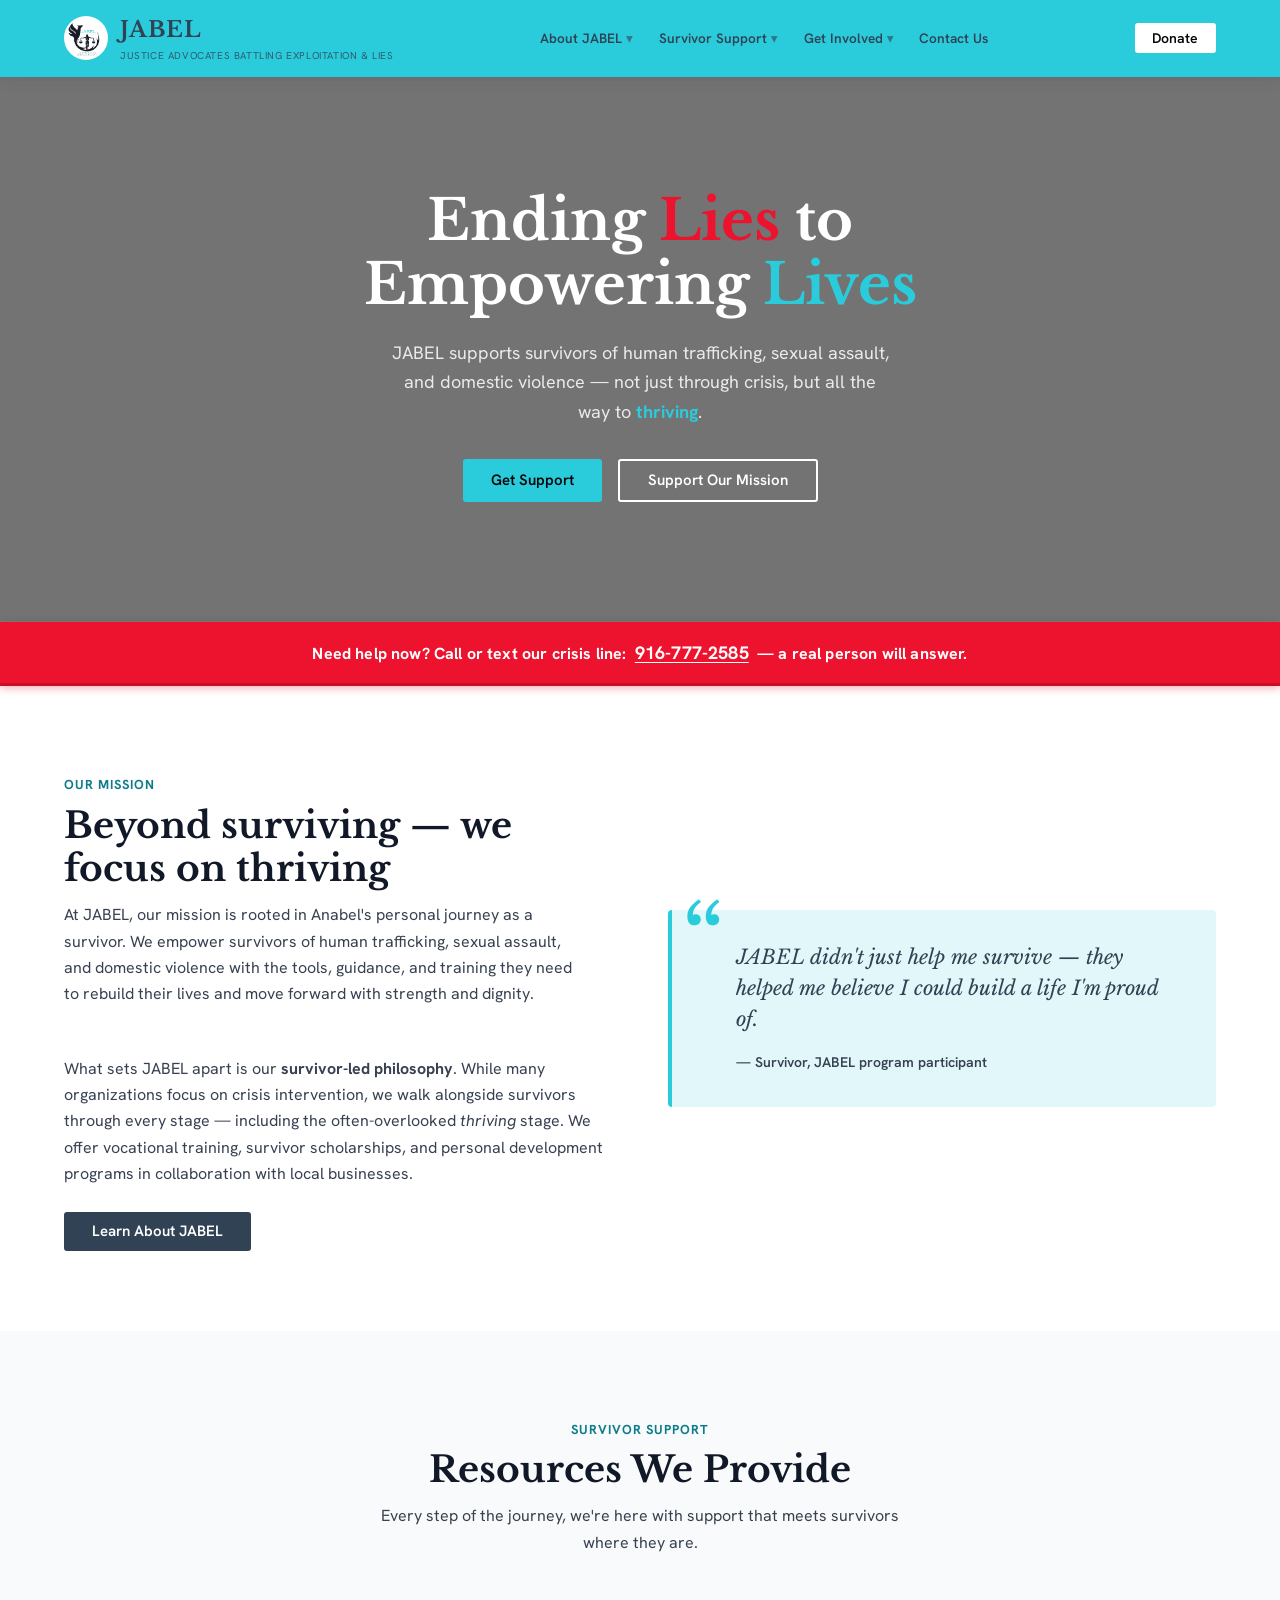
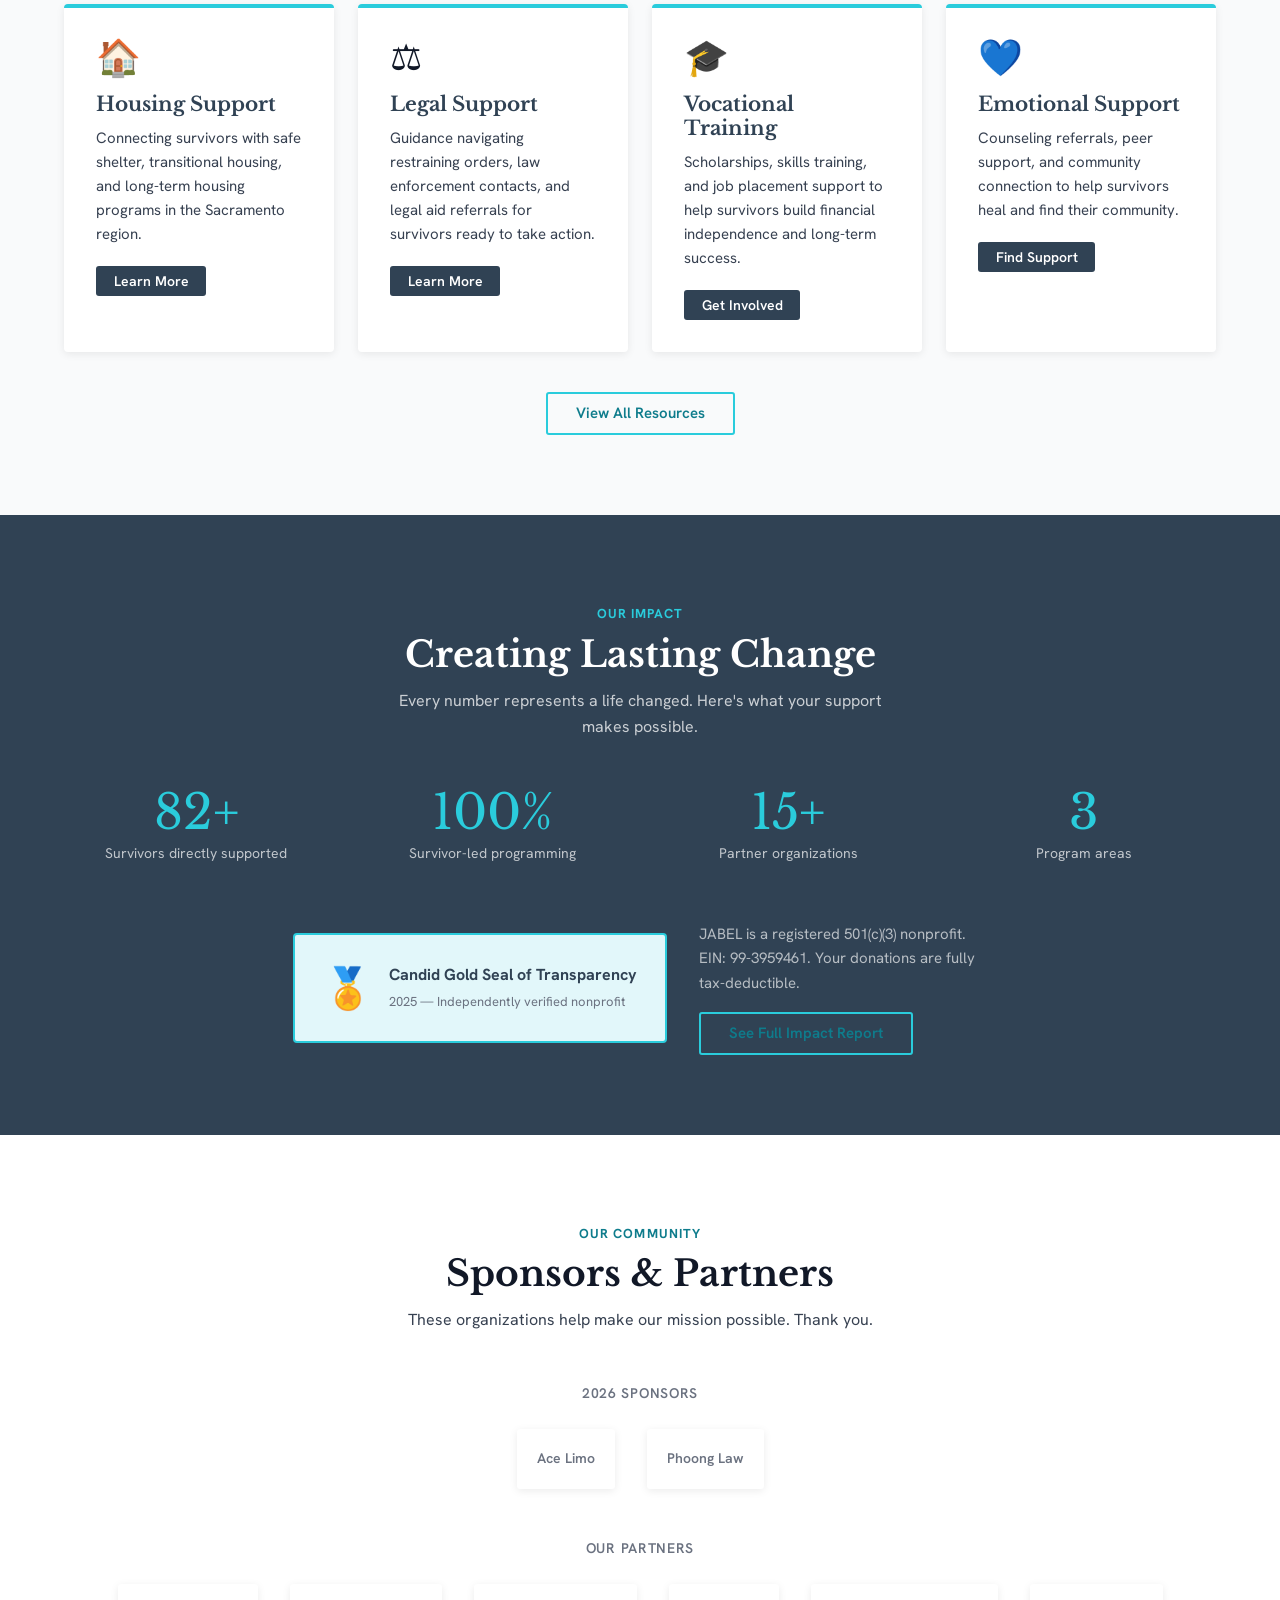
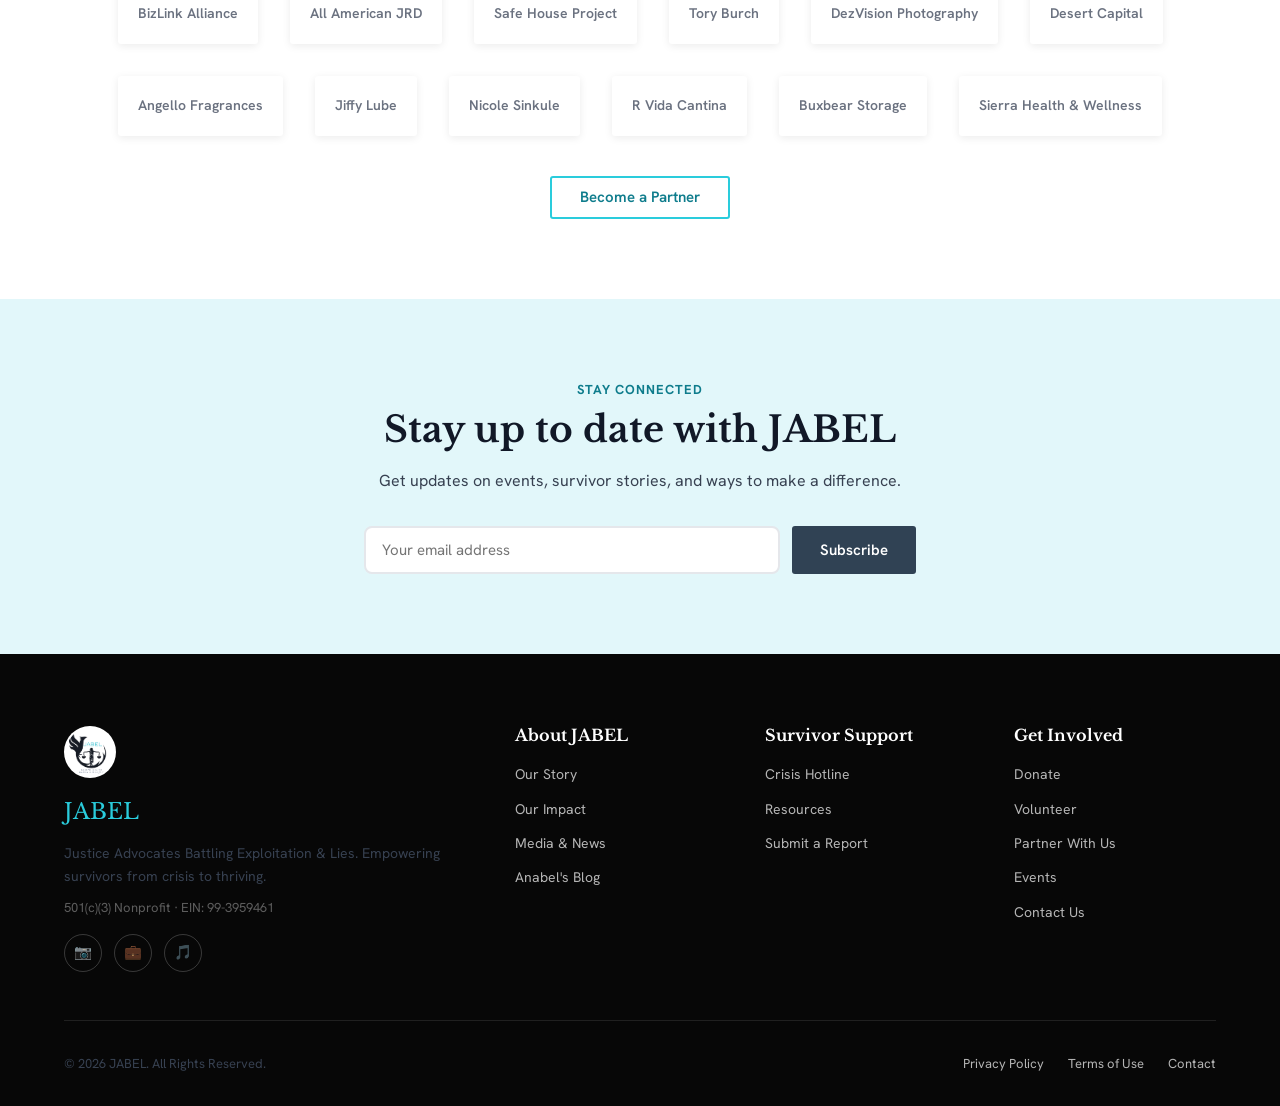
==== commit 8ffdc148: "stylistic enhancements" ====
--- a/JABEL/index.html
+++ b/JABEL/index.html
@@ -45,7 +45,6 @@
             <li><a href="survivor-support.html#submit-report">Submit a Report</a></li>
           </ul>
         </li>
-        <li class="nav__item"><a href="donate.html">Donate</a></li>
         <li class="nav__item nav__item--dropdown">
           <a href="get-involved.html">Get Involved <span class="chevron">▾</span></a>
           <ul class="nav__dropdown" role="list">
@@ -81,7 +80,6 @@
         <a href="survivor-support.html#resources">Resources</a>
         <a href="survivor-support.html#submit-report">Submit a Report</a>
       </div>
-      <a href="donate.html" class="nav__mobile-link">Donate</a>
       <a href="get-involved.html" class="nav__mobile-link">Get Involved</a>
       <div class="nav__mobile-sub">
         <a href="get-involved.html#events">Events</a>
--- a/JABEL/styles.css
+++ b/JABEL/styles.css
@@ -155,7 +155,7 @@
   transition: color var(--transition), background var(--transition);
 }
 .nav__item > a:hover, .nav__item > a.active { color: var(--navy); background: transparent; }
-.nav__item > a .chevron { font-size: .65rem; transition: transform var(--transition); opacity: .6; }
+.nav__item > a .chevron { font-size: .85rem; transition: transform var(--transition); opacity: .6; }
 .nav__item:hover > a .chevron { transform: rotate(180deg); }
 
 /* Dropdowns */
